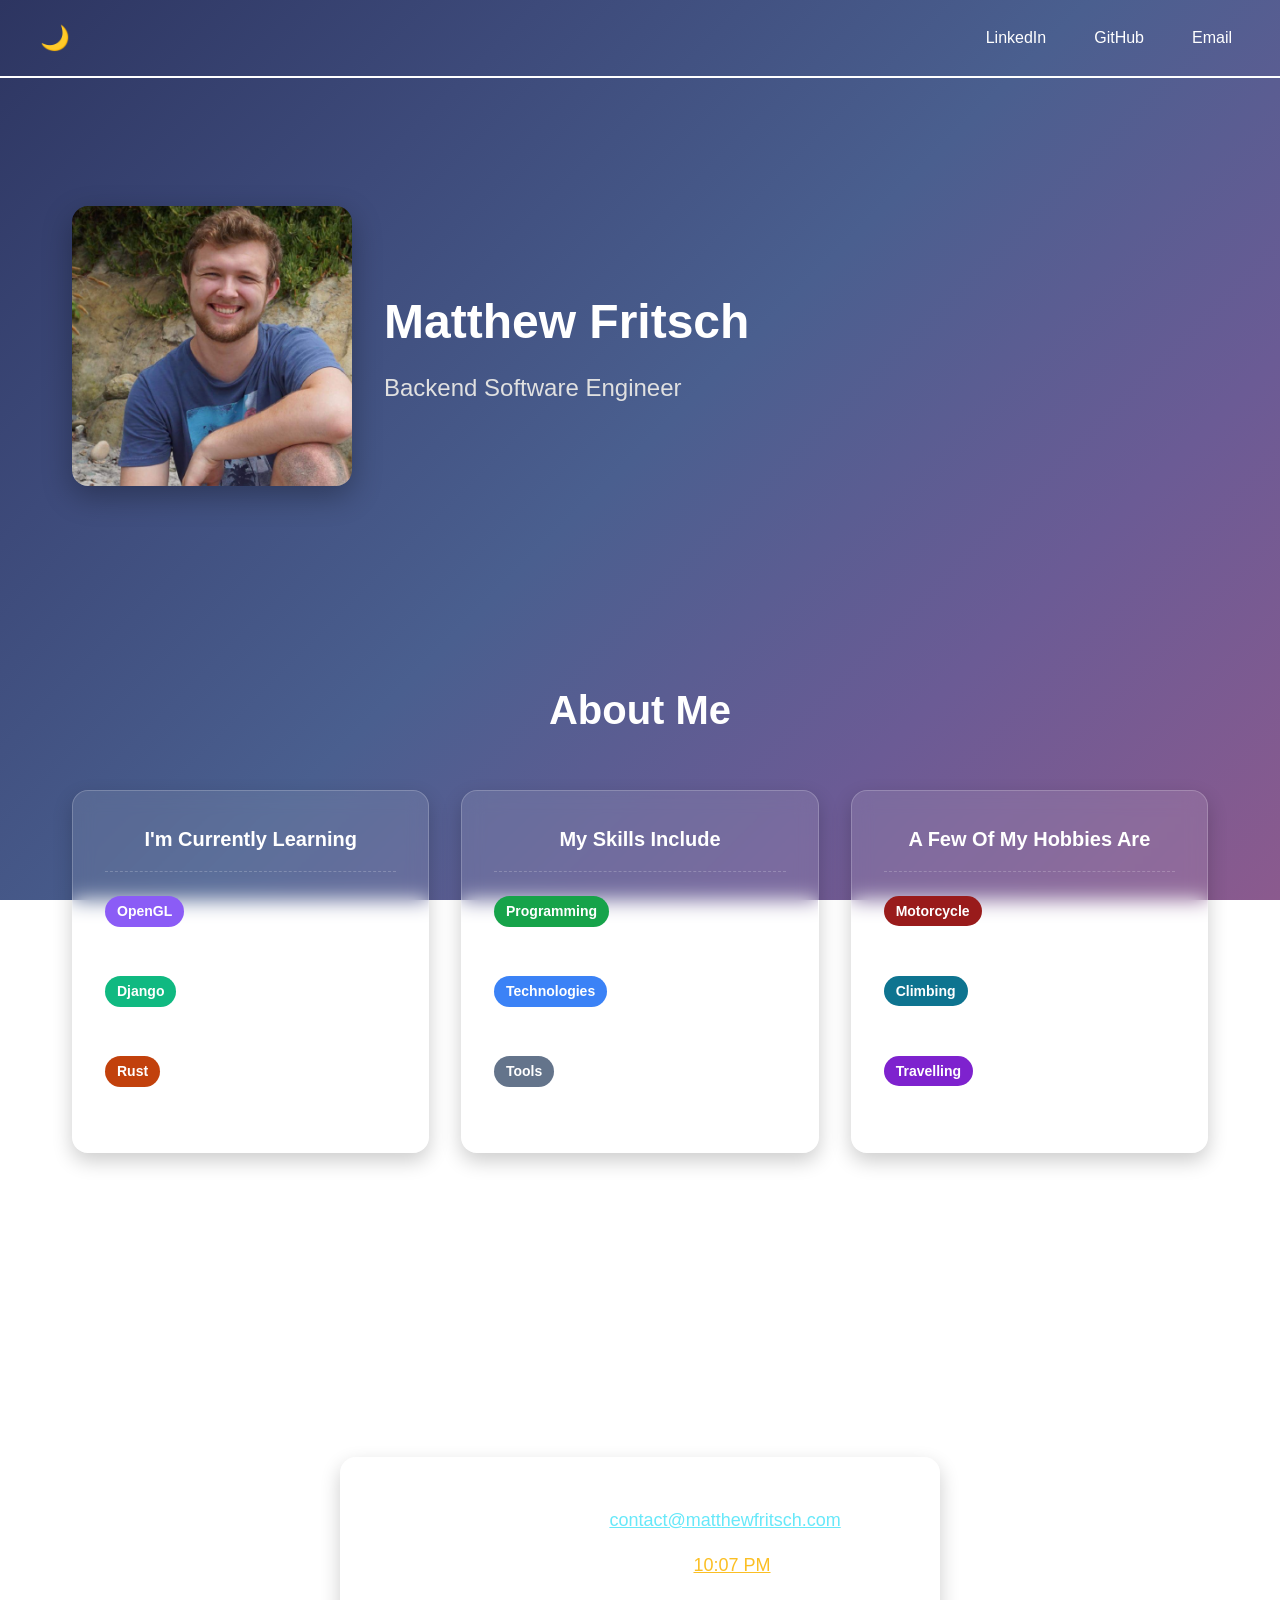
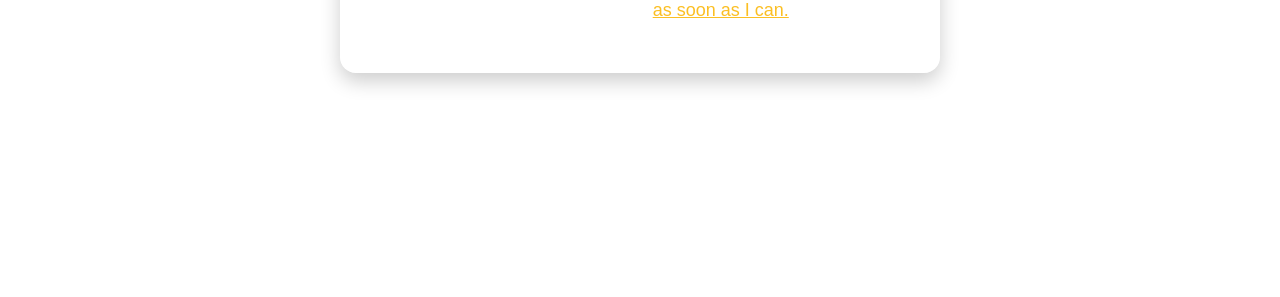
==== index.html @ fff2d5b4 "initial commit of portfolio" ====
<!DOCTYPE html>
<html lang="en">
<head>
    <meta charset="UTF-8">
    <meta name="viewport" content="width=device-width, initial-scale=1.0">
    <title>Matthew Fritsch - Backend Software Engineer</title>
    <link rel="icon" type="image/png" href="./assets/favicon.png">
    <link rel="stylesheet" href="./style.css">
</head>
<body>
    <nav>
        <button id="theme-toggle" aria-label="Toggle dark mode">
            <span class="icon">🌙</span>
        </button>
        <div class="nav-links">
            <a href="https://www.linkedin.com/in/matthew-fritsch-9ba95b195/" target="_blank">LinkedIn</a>
            <a href="https://github.com/matthewfritsch" target="_blank">GitHub</a>
            <a href="mailto:contact@matthewfritsch.com">Email</a>
        </div>
    </nav>

    <main>
        <section class="hero">
            <img src="./assets/matthewfritsch.png" alt="Matthew Fritsch" class="profile-img">
            <div class="hero-text">
                <h1>Matthew Fritsch</h1>
                <h2>Backend Software Engineer</h2>
            </div>
        </section>

        <section class="about">
            <h2>About Me</h2>
            <div class="cards">
                <div class="card">
                    <h3>I'm Currently Learning</h3>
                    <div class="card-content">
                        <div class="item">
                            <span class="badge opengl">OpenGL</span>
                            <span>Graphics Programming</span>
                        </div>
                        <div class="item">
                            <span class="badge django">Django</span>
                            <span>Python Web Apps</span>
                        </div>
                        <div class="item">
                            <span class="badge rust">Rust</span>
                            <span>Fundamentals in Rust, Go</span>
                        </div>
                    </div>
                </div>

                <div class="card">
                    <h3>My Skills Include</h3>
                    <div class="card-content">
                        <div class="item">
                            <span class="badge programming">Programming</span>
                            <span>Python, C++, Bash</span>
                        </div>
                        <div class="item">
                            <span class="badge technologies">Technologies</span>
                            <span>Ubuntu, git, Docker, ROS</span>
                        </div>
                        <div class="item">
                            <span class="badge tools">Tools</span>
                            <span>Vim, VSCode, GCC Compilers, SSH</span>
                        </div>
                    </div>
                </div>

                <div class="card">
                    <h3>A Few Of My Hobbies Are</h3>
                    <div class="card-content">
                        <div class="item">
                            <span class="badge motorcycle">Motorcycle</span>
                            <span>Streaming Motorcycle Rides</span>
                        </div>
                        <div class="item">
                            <span class="badge climbing">Climbing</span>
                            <span>Rock climbing (learning V4 routes)</span>
                        </div>
                        <div class="item">
                            <span class="badge travelling">Travelling</span>
                            <span>Planning to visit Germany</span>
                        </div>
                    </div>
                </div>
            </div>
        </section>

        <section class="contact">
            <h2>Contact Me</h2>
            <div class="card contact-card">
                <p>Send me an email at <a href="mailto:contact@matthewfritsch.com">contact@matthewfritsch.com</a></p>
                <p>My current local time is <span id="time"></span>.</p>
                <p>I'll return your email <span id="response-time"></span></p>
            </div>
        </section>
    </main>

    <script src="./script.js"></script>
</body>
</html>
---- style.css ----
* {
    margin: 0;
    padding: 0;
    box-sizing: border-box;
}

:root {
    --bg-gradient: linear-gradient(135deg, #2d3561 0%, #3d4a7a 25%, #4a5f8f 50%, #6b5b95 75%, #8b5a8e 100%);
    --card-bg: rgba(255, 255, 255, 0.1);
    --card-border: rgba(255, 255, 255, 0.2);
    --text-primary: #ffffff;
    --text-secondary: #e0e0e0;
    --link-color: #67e8f9;
    --highlight: #fbbf24;
}

body.light {
    --bg-gradient: linear-gradient(135deg, #e0e7ff 0%, #ddd6fe 25%, #fce7f3 50%, #fce7f3 75%, #fce7f3 100%);
    --card-bg: rgba(255, 255, 255, 0.7);
    --card-border: rgba(0, 0, 0, 0.1);
    --text-primary: #1f2937;
    --text-secondary: #4b5563;
    --link-color: #0891b2;
    --highlight: #ea580c;
}

body {
    font-family: -apple-system, BlinkMacSystemFont, 'Segoe UI', Roboto, Oxygen, Ubuntu, Cantarell, sans-serif;
    background: var(--bg-gradient);
    background-attachment: fixed;
    color: var(--text-primary);
    line-height: 1.6;
    min-height: 100vh;
}

nav {
    display: flex;
    justify-content: space-between;
    align-items: center;
    padding: 1rem 2rem;
    border-bottom: 2px solid var(--text-primary);
}

#theme-toggle {
    background: transparent;
    border: none;
    font-size: 1.5rem;
    cursor: pointer;
    padding: 0.5rem;
}

.nav-links {
    display: flex;
    gap: 1rem;
}

.nav-links a {
    color: var(--text-primary);
    text-decoration: none;
    padding: 0.5rem 1rem;
    border-radius: 0.25rem;
    transition: background 0.2s;
}

.nav-links a:hover {
    background: var(--card-bg);
}

main {
    max-width: 1200px;
    margin: 0 auto;
    padding: 2rem;
}

.hero {
    display: flex;
    flex-direction: column;
    align-items: center;
    gap: 2rem;
    margin: 3rem 0 8rem;
    text-align: center;
}

.profile-img {
    width: 280px;
    height: 280px;
    border-radius: 1rem;
    object-fit: cover;
    box-shadow: 0 10px 30px rgba(0, 0, 0, 0.3);
}

.hero h1 {
    font-size: 3rem;
    margin-bottom: 0.5rem;
}

.hero h2 {
    font-size: 1.5rem;
    color: var(--text-secondary);
    font-weight: 400;
}

.about, .contact {
    margin: 12rem 0;
}

.about h2, .contact h2 {
    font-size: 2.5rem;
    text-align: center;
    margin-bottom: 3rem;
}

.cards {
    display: grid;
    grid-template-columns: repeat(auto-fit, minmax(280px, 1fr));
    gap: 2rem;
}

.card {
    background: var(--card-bg);
    backdrop-filter: blur(10px);
    border: 1px solid var(--card-border);
    border-radius: 1rem;
    padding: 2rem;
    box-shadow: 0 8px 20px rgba(0, 0, 0, 0.2);
}

.card h3 {
    font-size: 1.25rem;
    margin-bottom: 1.5rem;
    text-align: center;
    padding-bottom: 1rem;
    border-bottom: 1px dashed var(--card-border);
}

.card-content {
    display: flex;
    flex-direction: column;
    gap: 1rem;
}

.item {
    display: flex;
    flex-direction: column;
    gap: 0.5rem;
}

.badge {
    display: inline-block;
    padding: 0.25rem 0.75rem;
    border-radius: 9999px;
    font-size: 0.875rem;
    font-weight: 600;
    width: fit-content;
}

.badge.opengl { background: #8b5cf6; color: white; }
.badge.django { background: #10b981; color: white; }
.badge.rust { background: #c2410c; color: white; }
.badge.programming { background: #16a34a; color: white; }
.badge.technologies { background: #3b82f6; color: white; }
.badge.tools { background: #64748b; color: white; }
.badge.motorcycle { background: #991b1b; color: white; }
.badge.climbing { background: #0e7490; color: white; }
.badge.travelling { background: #7e22ce; color: white; }

.contact {
    text-align: center;
}

.contact-card {
    max-width: 600px;
    margin: 0 auto;
}

.contact-card p {
    margin: 1rem 0;
    font-size: 1.125rem;
}

.contact-card a {
    color: var(--link-color);
    text-decoration: underline;
}

.contact-card span {
    color: var(--highlight);
    text-decoration: underline;
}

@media (min-width: 768px) {
    .hero {
        flex-direction: row;
        text-align: left;
        margin: 6rem 0 12rem;
    }
    
    .hero-text {
        text-align: left;
    }
}

@media (max-width: 640px) {
    .hero h1 {
        font-size: 2rem;
    }
    
    .hero h2 {
        font-size: 1.25rem;
    }
    
    .profile-img {
        width: 200px;
        height: 200px;
    }
    
    nav {
        padding: 1rem;
    }
    
    .nav-links {
        gap: 0.5rem;
    }
    
    .nav-links a {
        padding: 0.5rem;
        font-size: 0.875rem;
    }
}
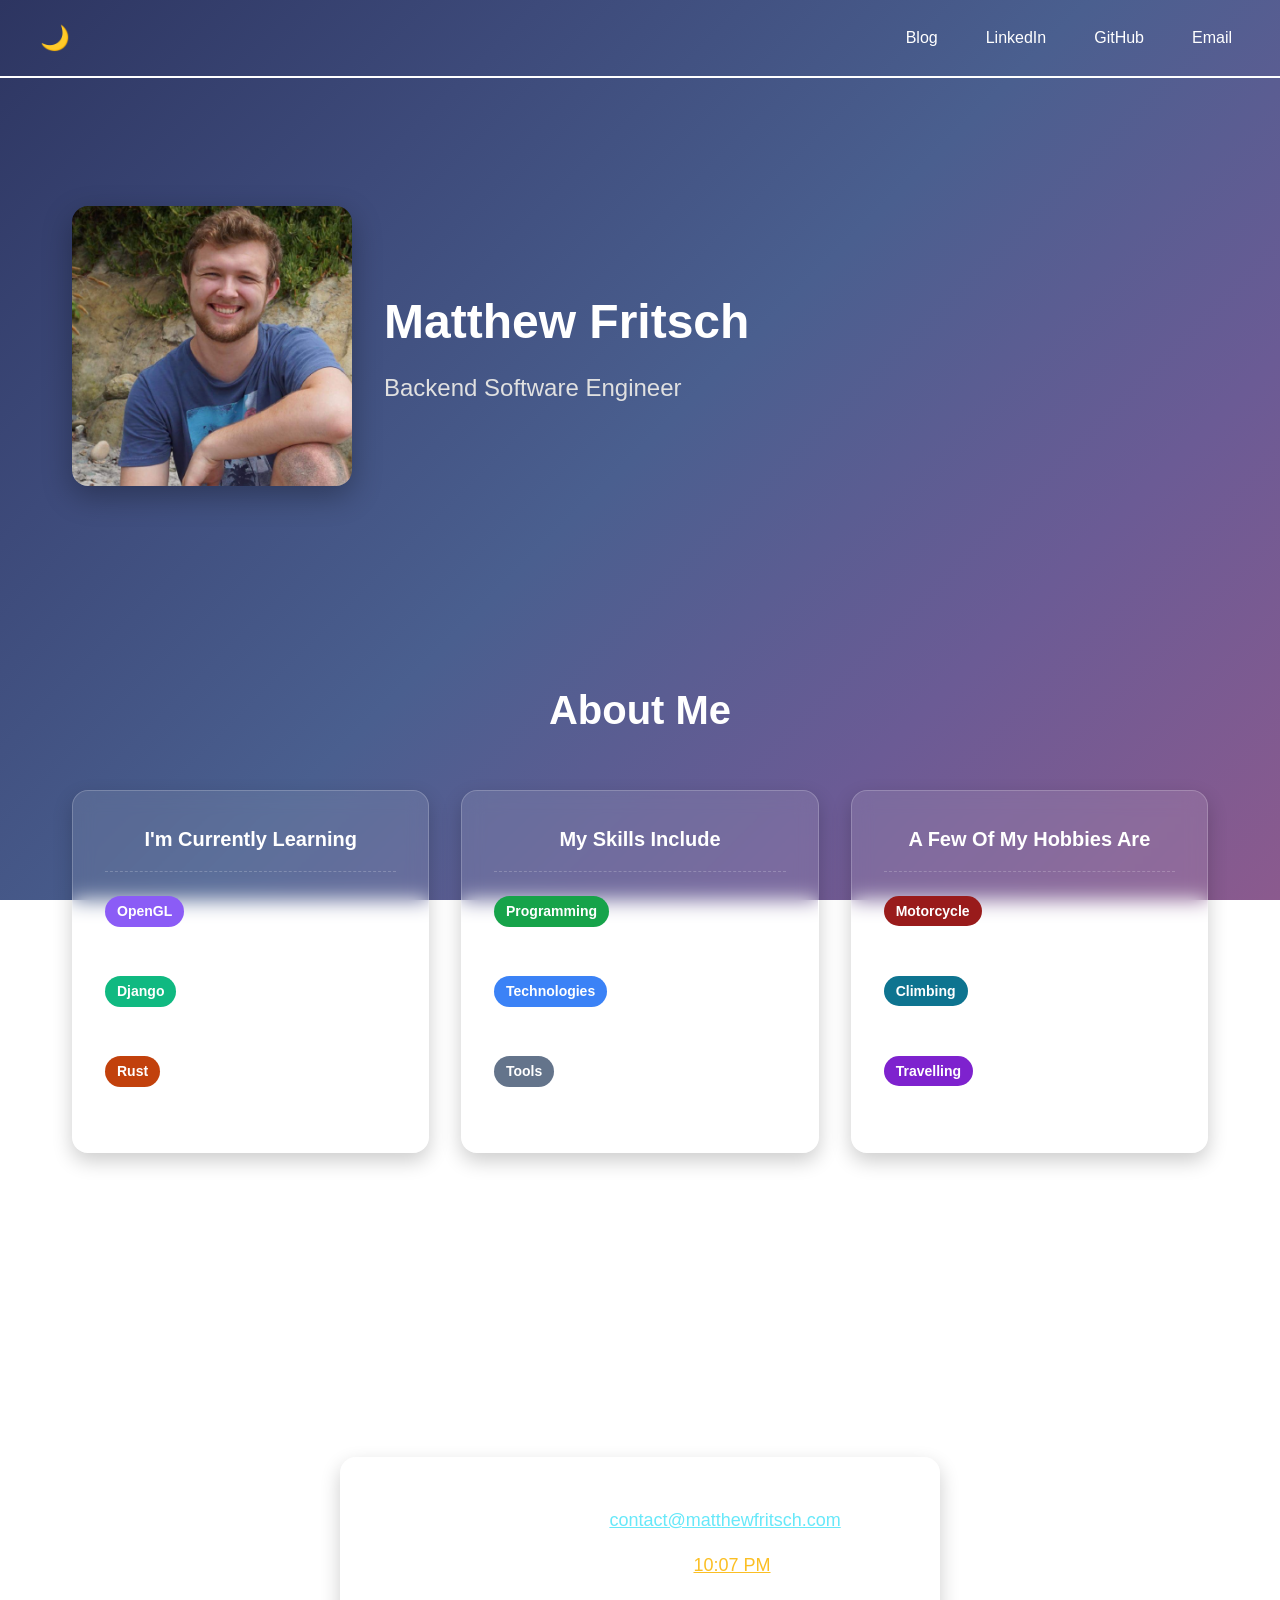
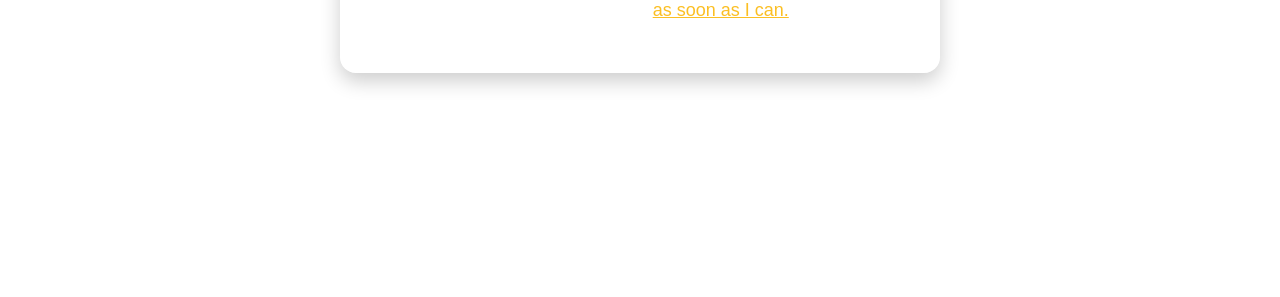
==== commit 813455fa: "feat(blog): add sample post, update nav, fix script.js null guard - Sample 'Hello World' blog post w" ====
--- a/index.html
+++ b/index.html
@@ -13,6 +13,7 @@
             <span class="icon">🌙</span>
         </button>
         <div class="nav-links">
+            <a href="./blog/">Blog</a>
             <a href="https://www.linkedin.com/in/matthew-fritsch-9ba95b195/" target="_blank">LinkedIn</a>
             <a href="https://github.com/matthewfritsch" target="_blank">GitHub</a>
             <a href="mailto:contact@matthewfritsch.com">Email</a>
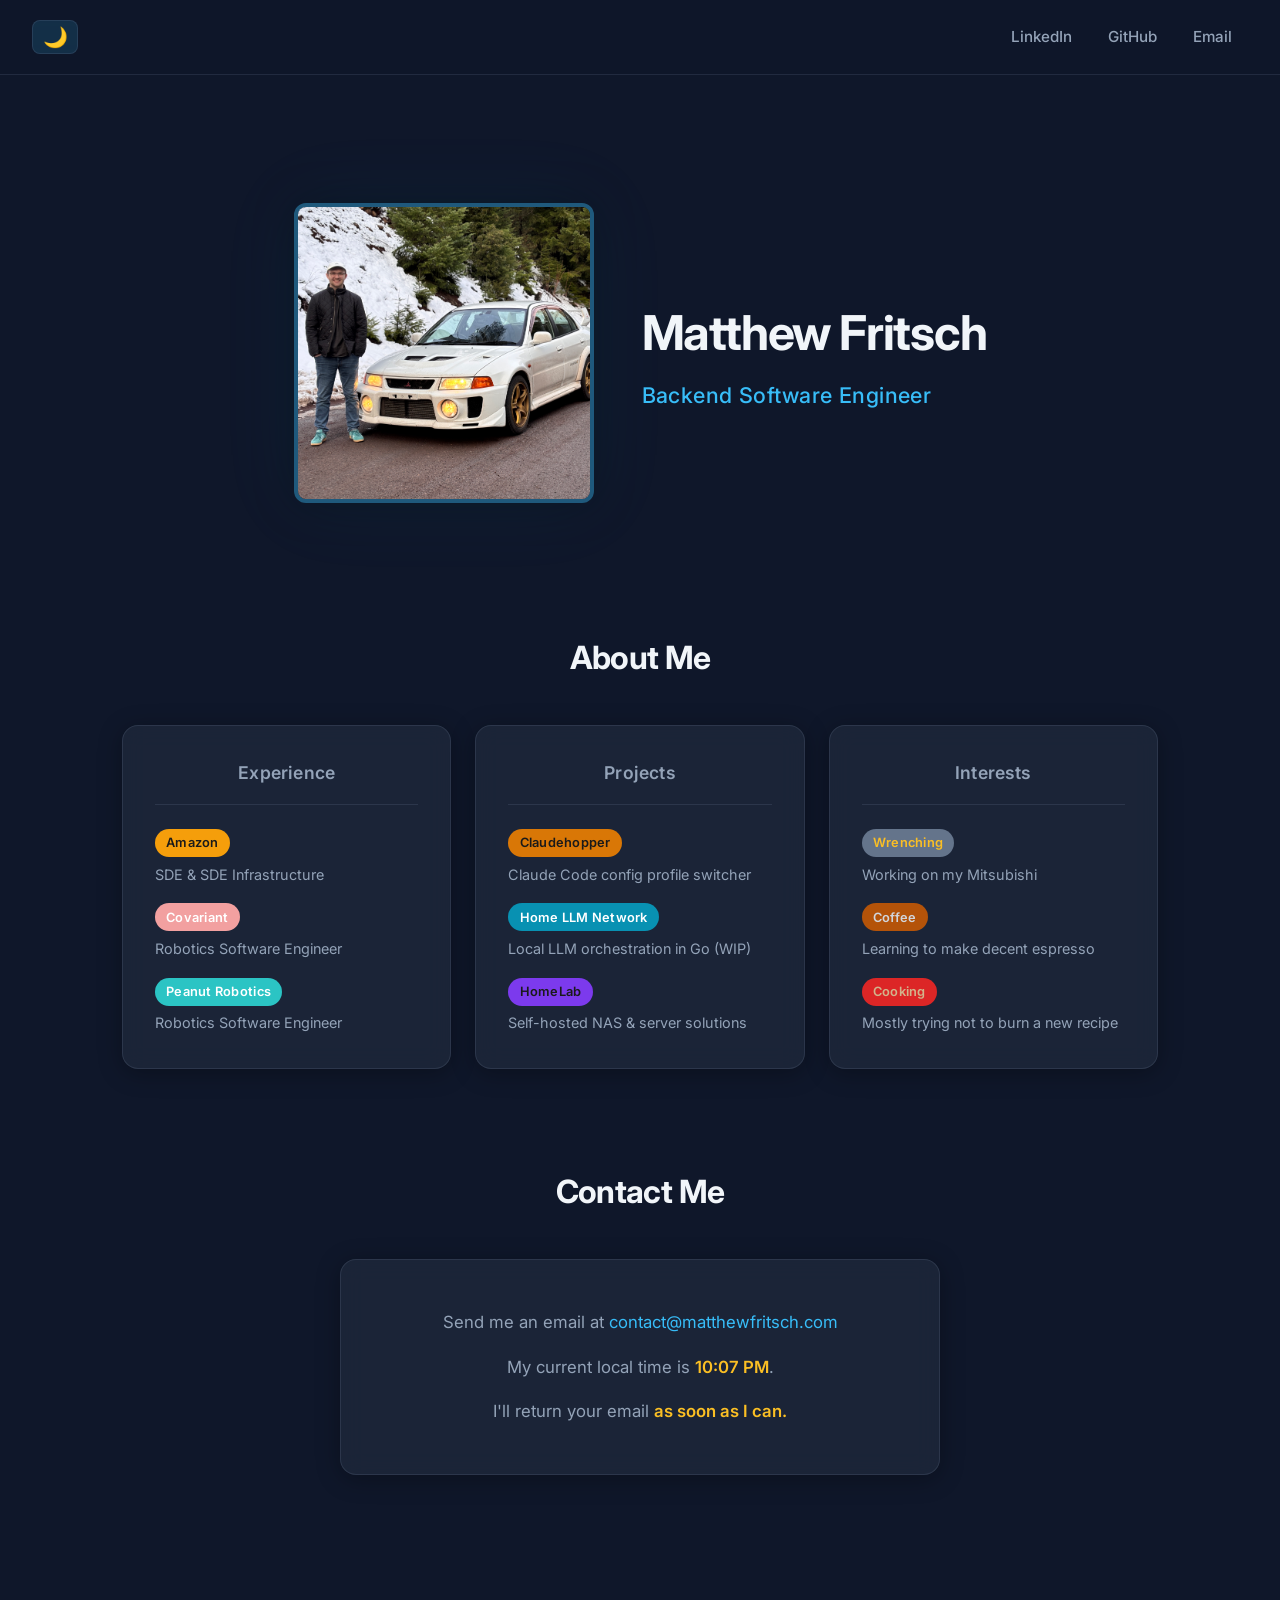
==== commit deb1f33c: "portfolio refresh" ====
--- a/index.html
+++ b/index.html
@@ -5,6 +5,9 @@
     <meta name="viewport" content="width=device-width, initial-scale=1.0">
     <title>Matthew Fritsch - Backend Software Engineer</title>
     <link rel="icon" type="image/png" href="./assets/favicon.png">
+    <link rel="preconnect" href="https://fonts.googleapis.com">
+    <link rel="preconnect" href="https://fonts.gstatic.com" crossorigin>
+    <link href="https://fonts.googleapis.com/css2?family=Inter:wght@400;500;600;700&display=swap" rel="stylesheet">
     <link rel="stylesheet" href="./style.css">
 </head>
 <body>
@@ -13,7 +16,6 @@
             <span class="icon">🌙</span>
         </button>
         <div class="nav-links">
-            <a href="./blog/">Blog</a>
             <a href="https://www.linkedin.com/in/matthew-fritsch-9ba95b195/" target="_blank">LinkedIn</a>
             <a href="https://github.com/matthewfritsch" target="_blank">GitHub</a>
             <a href="mailto:contact@matthewfritsch.com">Email</a>
@@ -22,7 +24,7 @@
 
     <main>
         <section class="hero">
-            <img src="./assets/matthewfritsch.png" alt="Matthew Fritsch" class="profile-img">
+            <img src="./assets/matthewfritsch.jpeg" alt="Matthew Fritsch" class="profile-img">
             <div class="hero-text">
                 <h1>Matthew Fritsch</h1>
                 <h2>Backend Software Engineer</h2>
@@ -33,55 +35,55 @@
             <h2>About Me</h2>
             <div class="cards">
                 <div class="card">
-                    <h3>I'm Currently Learning</h3>
+                    <h3>Experience</h3>
                     <div class="card-content">
                         <div class="item">
-                            <span class="badge opengl">OpenGL</span>
-                            <span>Graphics Programming</span>
+                            <span class="badge amazon">Amazon</span>
+                            <span>SDE &amp; SDE Infrastructure</span>
                         </div>
                         <div class="item">
-                            <span class="badge django">Django</span>
-                            <span>Python Web Apps</span>
+                            <span class="badge covariant">Covariant</span>
+                            <span>Robotics Software Engineer</span>
                         </div>
                         <div class="item">
-                            <span class="badge rust">Rust</span>
-                            <span>Fundamentals in Rust, Go</span>
+                            <span class="badge peanut">Peanut Robotics</span>
+                            <span>Robotics Software Engineer</span>
                         </div>
                     </div>
                 </div>
 
                 <div class="card">
-                    <h3>My Skills Include</h3>
+                    <h3>Projects</h3>
                     <div class="card-content">
                         <div class="item">
-                            <span class="badge programming">Programming</span>
-                            <span>Python, C++, Bash</span>
+                            <span class="badge claudehopper">Claudehopper</span>
+                            <span>Claude Code config profile switcher</span>
                         </div>
                         <div class="item">
-                            <span class="badge technologies">Technologies</span>
-                            <span>Ubuntu, git, Docker, ROS</span>
+                            <span class="badge llmnet">Home LLM Network</span>
+                            <span>Local LLM orchestration in Go (WIP)</span>
                         </div>
                         <div class="item">
-                            <span class="badge tools">Tools</span>
-                            <span>Vim, VSCode, GCC Compilers, SSH</span>
+                            <span class="badge homelab">HomeLab</span>
+                            <span>Self-hosted NAS &amp; server solutions</span>
                         </div>
                     </div>
                 </div>
 
                 <div class="card">
-                    <h3>A Few Of My Hobbies Are</h3>
+                    <h3>Interests</h3>
                     <div class="card-content">
                         <div class="item">
-                            <span class="badge motorcycle">Motorcycle</span>
-                            <span>Streaming Motorcycle Rides</span>
+                            <span class="badge mechanic">Wrenching</span>
+                            <span>Working on my Mitsubishi</span>
                         </div>
                         <div class="item">
-                            <span class="badge climbing">Climbing</span>
-                            <span>Rock climbing (learning V4 routes)</span>
+                            <span class="badge coffee">Coffee</span>
+                            <span>Learning to make decent espresso</span>
                         </div>
                         <div class="item">
-                            <span class="badge travelling">Travelling</span>
-                            <span>Planning to visit Germany</span>
+                            <span class="badge cooking">Cooking</span>
+                            <span>Mostly trying not to burn a new recipe</span>
                         </div>
                     </div>
                 </div>
--- a/style.css
+++ b/style.css
@@ -1,136 +1,224 @@
+/* === Reset === */
 * {
     margin: 0;
     padding: 0;
     box-sizing: border-box;
 }
 
+/* === Color System (US-001) === */
 :root {
-    --bg-gradient: linear-gradient(135deg, #2d3561 0%, #3d4a7a 25%, #4a5f8f 50%, #6b5b95 75%, #8b5a8e 100%);
-    --card-bg: rgba(255, 255, 255, 0.1);
-    --card-border: rgba(255, 255, 255, 0.2);
-    --text-primary: #ffffff;
-    --text-secondary: #e0e0e0;
-    --link-color: #67e8f9;
+    --bg-primary: #0f172a;
+    --bg-secondary: #1e293b;
+    --card-bg: rgba(30, 41, 59, 0.8);
+    --card-border: rgba(148, 163, 184, 0.15);
+    --card-hover-border: rgba(148, 163, 184, 0.3);
+    --text-primary: #f1f5f9;
+    --text-secondary: #94a3b8;
+    --accent: #38bdf8;
+    --accent-muted: rgba(56, 189, 248, 0.15);
     --highlight: #fbbf24;
+    --nav-bg: rgba(15, 23, 42, 0.85);
+    --shadow-color: rgba(0, 0, 0, 0.3);
+    --ring-color: rgba(56, 189, 248, 0.4);
 }
 
 body.light {
-    --bg-gradient: linear-gradient(135deg, #e0e7ff 0%, #ddd6fe 25%, #fce7f3 50%, #fce7f3 75%, #fce7f3 100%);
-    --card-bg: rgba(255, 255, 255, 0.7);
-    --card-border: rgba(0, 0, 0, 0.1);
-    --text-primary: #1f2937;
-    --text-secondary: #4b5563;
-    --link-color: #0891b2;
+    --bg-primary: #f8fafc;
+    --bg-secondary: #e2e8f0;
+    --card-bg: rgba(255, 255, 255, 0.85);
+    --card-border: rgba(0, 0, 0, 0.08);
+    --card-hover-border: rgba(0, 0, 0, 0.18);
+    --text-primary: #0f172a;
+    --text-secondary: #475569;
+    --accent: #0284c7;
+    --accent-muted: rgba(2, 132, 199, 0.1);
     --highlight: #ea580c;
-}
-
+    --nav-bg: rgba(248, 250, 252, 0.85);
+    --shadow-color: rgba(0, 0, 0, 0.08);
+    --ring-color: rgba(2, 132, 199, 0.3);
+}
+
+/* === Smooth theme transition (US-006) === */
+body,
+body nav,
+body .card,
+body .badge,
+body a,
+body h1, body h2, body h3,
+body p, body span {
+    transition: background-color 0.4s ease, color 0.4s ease, border-color 0.4s ease, box-shadow 0.4s ease;
+}
+
+/* === Base (US-001) === */
 body {
-    font-family: -apple-system, BlinkMacSystemFont, 'Segoe UI', Roboto, Oxygen, Ubuntu, Cantarell, sans-serif;
-    background: var(--bg-gradient);
-    background-attachment: fixed;
+    font-family: 'Inter', -apple-system, BlinkMacSystemFont, 'Segoe UI', Roboto, sans-serif;
+    background-color: var(--bg-primary);
     color: var(--text-primary);
-    line-height: 1.6;
+    line-height: 1.7;
     min-height: 100vh;
-}
-
+    overflow-x: hidden;
+}
+
+/* === Navigation (US-002) === */
 nav {
+    position: sticky;
+    top: 0;
+    z-index: 100;
     display: flex;
     justify-content: space-between;
     align-items: center;
     padding: 1rem 2rem;
-    border-bottom: 2px solid var(--text-primary);
+    background: var(--nav-bg);
+    backdrop-filter: blur(16px);
+    -webkit-backdrop-filter: blur(16px);
+    border-bottom: 1px solid var(--card-border);
 }
 
 #theme-toggle {
-    background: transparent;
-    border: none;
-    font-size: 1.5rem;
+    background: var(--accent-muted);
+    border: 1px solid var(--card-border);
+    border-radius: 0.5rem;
+    font-size: 1.25rem;
     cursor: pointer;
-    padding: 0.5rem;
+    padding: 0.4rem 0.6rem;
+    line-height: 1;
+    transition: background-color 0.2s ease, border-color 0.2s ease, transform 0.2s ease;
+}
+
+#theme-toggle:hover {
+    background: var(--accent-muted);
+    border-color: var(--accent);
+    transform: scale(1.05);
 }
 
 .nav-links {
     display: flex;
-    gap: 1rem;
+    gap: 0.25rem;
 }
 
 .nav-links a {
-    color: var(--text-primary);
+    color: var(--text-secondary);
     text-decoration: none;
     padding: 0.5rem 1rem;
-    border-radius: 0.25rem;
-    transition: background 0.2s;
+    border-radius: 0.5rem;
+    font-size: 0.95rem;
+    font-weight: 500;
+    transition: color 0.2s ease, background-color 0.2s ease;
 }
 
 .nav-links a:hover {
-    background: var(--card-bg);
-}
-
+    color: var(--text-primary);
+    background: var(--accent-muted);
+}
+
+/* === Main container === */
 main {
-    max-width: 1200px;
+    max-width: 1100px;
     margin: 0 auto;
     padding: 2rem;
 }
 
+/* === Hero (US-003) === */
 .hero {
     display: flex;
     flex-direction: column;
     align-items: center;
     gap: 2rem;
-    margin: 3rem 0 8rem;
+    margin: 4rem 0 6rem;
     text-align: center;
 }
 
 .profile-img {
-    width: 280px;
-    height: 280px;
-    border-radius: 1rem;
+    width: 300px;
+    height: 300px;
+    border-radius: 0.75rem;
     object-fit: cover;
-    box-shadow: 0 10px 30px rgba(0, 0, 0, 0.3);
+    border: 4px solid var(--ring-color);
+    box-shadow: 0 0 40px var(--shadow-color), 0 0 80px rgba(56, 189, 248, 0.08);
+    transition: transform 0.3s ease, box-shadow 0.3s ease, border-color 0.4s ease;
+}
+
+.profile-img:hover {
+    transform: scale(1.03);
+    box-shadow: 0 0 50px var(--shadow-color), 0 0 100px rgba(56, 189, 248, 0.12);
 }
 
 .hero h1 {
     font-size: 3rem;
-    margin-bottom: 0.5rem;
+    font-weight: 700;
+    letter-spacing: -0.025em;
+    margin-bottom: 0.25rem;
 }
 
 .hero h2 {
-    font-size: 1.5rem;
-    color: var(--text-secondary);
-    font-weight: 400;
-}
-
+    font-size: 1.25rem;
+    color: var(--accent);
+    font-weight: 500;
+    letter-spacing: 0.02em;
+}
+
+/* Hero entrance animation (US-003/US-006) */
+.hero {
+    animation: hero-enter 0.8s ease-out both;
+}
+
+@keyframes hero-enter {
+    from {
+        opacity: 0;
+        transform: translateY(30px);
+    }
+    to {
+        opacity: 1;
+        transform: translateY(0);
+    }
+}
+
+/* === Sections (US-004, US-005) === */
 .about, .contact {
-    margin: 12rem 0;
+    margin: 6rem 0;
 }
 
 .about h2, .contact h2 {
-    font-size: 2.5rem;
+    font-size: 2rem;
+    font-weight: 700;
     text-align: center;
-    margin-bottom: 3rem;
-}
-
+    margin-bottom: 2.5rem;
+    letter-spacing: -0.02em;
+}
+
+/* === Cards (US-004) === */
 .cards {
     display: grid;
     grid-template-columns: repeat(auto-fit, minmax(280px, 1fr));
-    gap: 2rem;
+    gap: 1.5rem;
 }
 
 .card {
     background: var(--card-bg);
-    backdrop-filter: blur(10px);
+    backdrop-filter: blur(12px);
+    -webkit-backdrop-filter: blur(12px);
     border: 1px solid var(--card-border);
     border-radius: 1rem;
     padding: 2rem;
-    box-shadow: 0 8px 20px rgba(0, 0, 0, 0.2);
+    box-shadow: 0 4px 24px var(--shadow-color);
+    transition: transform 0.25s ease, box-shadow 0.25s ease, border-color 0.25s ease, background-color 0.4s ease;
+}
+
+.card:hover {
+    transform: translateY(-4px);
+    box-shadow: 0 12px 40px var(--shadow-color);
+    border-color: var(--card-hover-border);
 }
 
 .card h3 {
-    font-size: 1.25rem;
+    font-size: 1.1rem;
+    font-weight: 600;
     margin-bottom: 1.5rem;
     text-align: center;
     padding-bottom: 1rem;
-    border-bottom: 1px dashed var(--card-border);
+    border-bottom: 1px solid var(--card-border);
+    color: var(--text-secondary);
+    letter-spacing: 0.01em;
 }
 
 .card-content {
@@ -142,28 +230,36 @@
 .item {
     display: flex;
     flex-direction: column;
-    gap: 0.5rem;
-}
-
+    gap: 0.35rem;
+}
+
+.item > span:last-child {
+    color: var(--text-secondary);
+    font-size: 0.9rem;
+}
+
+/* === Badges (US-004) === */
 .badge {
     display: inline-block;
-    padding: 0.25rem 0.75rem;
+    padding: 0.2rem 0.7rem;
     border-radius: 9999px;
-    font-size: 0.875rem;
+    font-size: 0.8rem;
     font-weight: 600;
     width: fit-content;
-}
-
-.badge.opengl { background: #8b5cf6; color: white; }
-.badge.django { background: #10b981; color: white; }
-.badge.rust { background: #c2410c; color: white; }
-.badge.programming { background: #16a34a; color: white; }
-.badge.technologies { background: #3b82f6; color: white; }
-.badge.tools { background: #64748b; color: white; }
-.badge.motorcycle { background: #991b1b; color: white; }
-.badge.climbing { background: #0e7490; color: white; }
-.badge.travelling { background: #7e22ce; color: white; }
-
+    letter-spacing: 0.02em;
+}
+
+.badge.amazon { background: #f59e0b; color: #1a1a1a; }
+.badge.covariant { background: #f2a0a0; color: white; }
+.badge.peanut { background: #2bc4c4; color: white; }
+.badge.claudehopper { background: #d97706; color: #1a1a1a; }
+.badge.llmnet { background: #0891b2; color: white; }
+.badge.homelab { background: #7c3aed; color: #1a1a1a; }
+.badge.mechanic { background: #64748b; color: #fbbf24; }
+.badge.coffee { background: #b45309; color: #d1d5db; }
+.badge.cooking { background: #dc2626; color: #d2b48c; }
+
+/* === Contact (US-005) === */
 .contact {
     text-align: center;
 }
@@ -175,55 +271,109 @@
 
 .contact-card p {
     margin: 1rem 0;
-    font-size: 1.125rem;
+    font-size: 1.05rem;
+    color: var(--text-secondary);
 }
 
 .contact-card a {
-    color: var(--link-color);
-    text-decoration: underline;
+    color: var(--accent);
+    text-decoration: none;
+    border-bottom: 1px solid transparent;
+    transition: border-color 0.2s ease;
+}
+
+.contact-card a:hover {
+    border-bottom-color: var(--accent);
 }
 
 .contact-card span {
     color: var(--highlight);
-    text-decoration: underline;
-}
-
+    font-weight: 600;
+}
+
+/* === Footer spacing (US-005) === */
+main {
+    padding-bottom: 6rem;
+}
+
+/* === Scroll reveal (US-006) === */
+.reveal {
+    opacity: 0;
+    transform: translateY(24px);
+    transition: opacity 0.6s ease, transform 0.6s ease;
+}
+
+.reveal.visible {
+    opacity: 1;
+    transform: translateY(0);
+}
+
+/* === Reduced motion (US-006) === */
+@media (prefers-reduced-motion: reduce) {
+    *, *::before, *::after {
+        animation-duration: 0.01ms !important;
+        animation-iteration-count: 1 !important;
+        transition-duration: 0.01ms !important;
+    }
+
+    .reveal {
+        opacity: 1;
+        transform: none;
+    }
+}
+
+/* === Desktop (US-003) === */
 @media (min-width: 768px) {
     .hero {
         flex-direction: row;
+        justify-content: center;
         text-align: left;
-        margin: 6rem 0 12rem;
-    }
-    
+        margin: 6rem 0 8rem;
+        gap: 3rem;
+    }
+
     .hero-text {
         text-align: left;
     }
-}
-
+
+    .hero h2 {
+        font-size: 1.35rem;
+    }
+}
+
+/* === Mobile (US-002) === */
 @media (max-width: 640px) {
     .hero h1 {
         font-size: 2rem;
     }
-    
+
     .hero h2 {
-        font-size: 1.25rem;
-    }
-    
+        font-size: 1.1rem;
+    }
+
     .profile-img {
-        width: 200px;
-        height: 200px;
-    }
-    
+        width: 180px;
+        height: 180px;
+    }
+
     nav {
-        padding: 1rem;
-    }
-    
+        padding: 0.75rem 1rem;
+    }
+
     .nav-links {
-        gap: 0.5rem;
-    }
-    
+        gap: 0.25rem;
+    }
+
     .nav-links a {
-        padding: 0.5rem;
-        font-size: 0.875rem;
-    }
-}
+        padding: 0.4rem 0.6rem;
+        font-size: 0.85rem;
+    }
+
+    .about h2, .contact h2 {
+        font-size: 1.6rem;
+    }
+
+    .about, .contact {
+        margin: 4rem 0;
+    }
+}
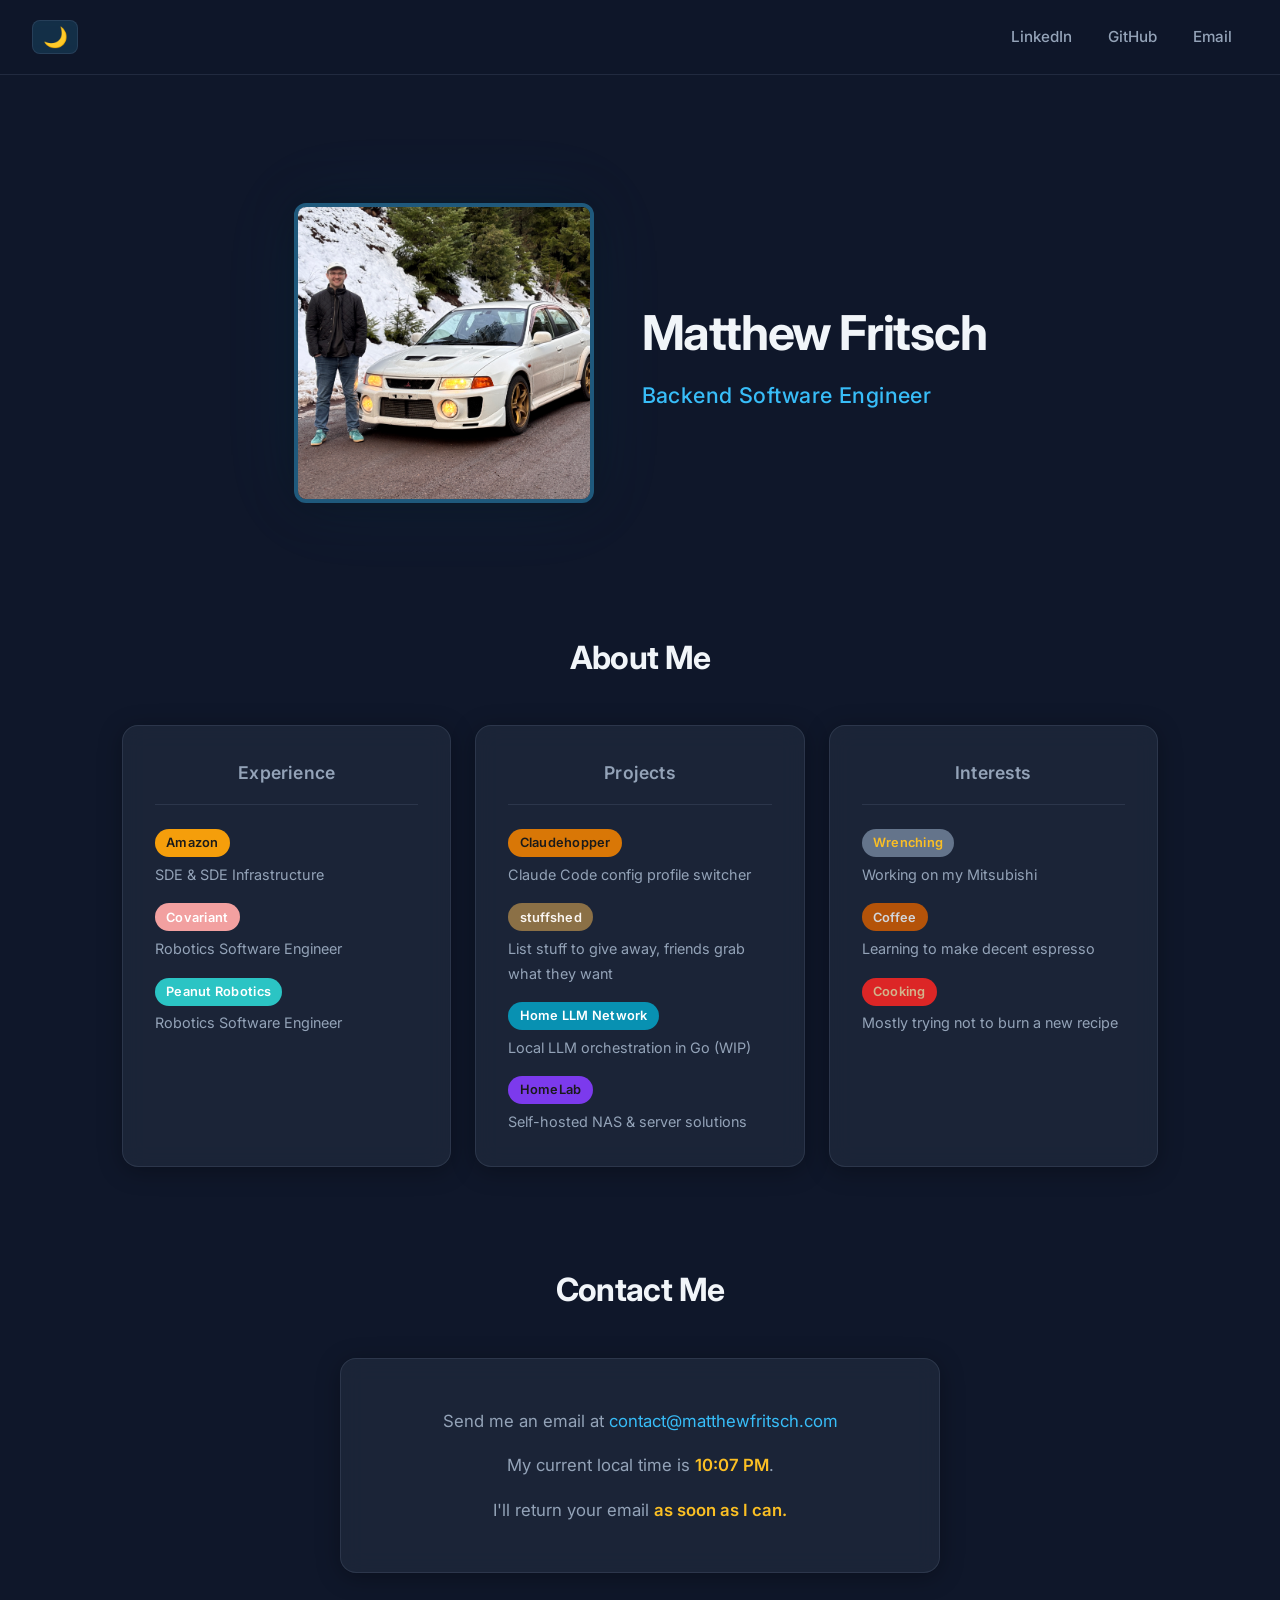
==== commit 6c90c0fc: "add stuffshed to projects" ====
--- a/index.html
+++ b/index.html
@@ -60,6 +60,10 @@
                             <span>Claude Code config profile switcher</span>
                         </div>
                         <div class="item">
+                            <a href="https://stuffshed.fly.dev/demo" target="_blank" class="badge stuffshed">stuffshed</a>
+                            <span>List stuff to give away, friends grab what they want</span>
+                        </div>
+                        <div class="item">
                             <span class="badge llmnet">Home LLM Network</span>
                             <span>Local LLM orchestration in Go (WIP)</span>
                         </div>
--- a/style.css
+++ b/style.css
@@ -253,6 +253,7 @@
 .badge.covariant { background: #f2a0a0; color: white; }
 .badge.peanut { background: #2bc4c4; color: white; }
 .badge.claudehopper { background: #d97706; color: #1a1a1a; }
+.badge.stuffshed { background: #8b7046; color: #faf6f2; text-decoration: none; }
 .badge.llmnet { background: #0891b2; color: white; }
 .badge.homelab { background: #7c3aed; color: #1a1a1a; }
 .badge.mechanic { background: #64748b; color: #fbbf24; }
